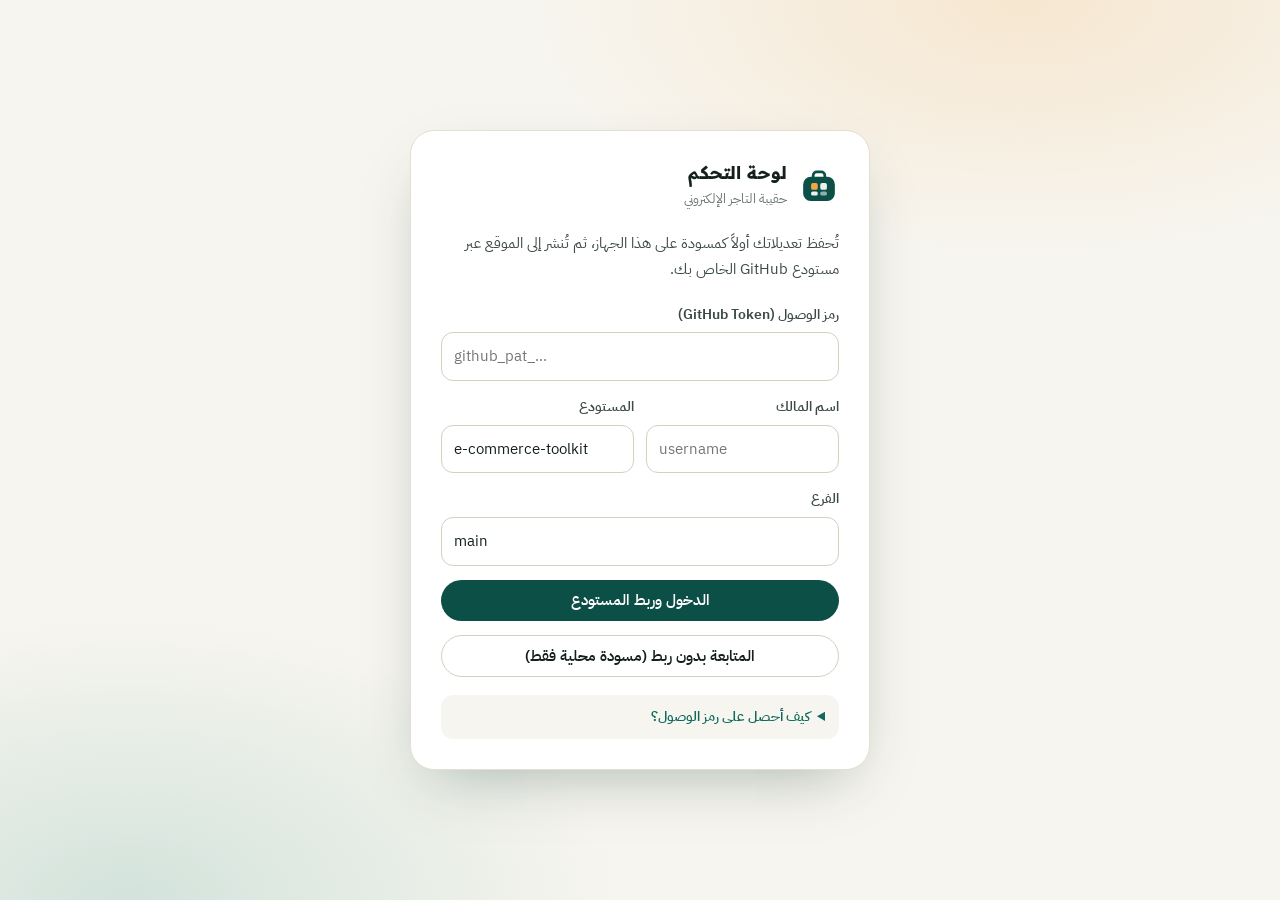
==== admin/index.html @ f0666193 "إطلاق الموقع الجديد لحقيبة التاجر الإلكتروني مع لوحة تحكم مدمجة - هوية بصرية جديدة، صفحة رئيسية، صفح" ====
<!doctype html>
<html lang="ar" dir="rtl">
<head>
  <meta charset="utf-8">
  <meta name="viewport" content="width=device-width, initial-scale=1">
  <meta name="robots" content="noindex, nofollow">
  <title>لوحة التحكم — حقيبة التاجر الإلكتروني</title>
  <link rel="icon" href="../favicon.svg" type="image/svg+xml">
  <link rel="preconnect" href="https://fonts.googleapis.com">
  <link rel="preconnect" href="https://fonts.gstatic.com" crossorigin>
  <link href="https://fonts.googleapis.com/css2?family=IBM+Plex+Sans+Arabic:wght@400;500;600;700&family=Readex+Pro:wght@500;600;700&display=swap" rel="stylesheet">
  <link rel="stylesheet" href="../assets/css/site.css">
  <link rel="stylesheet" href="../assets/css/admin.css">
</head>
<body class="admin">
  <!-- شاشة الدخول -->
  <section class="gate" id="gate" hidden>
    <div class="gate-card">
      <div class="gate-brand"><span class="brand-mark" data-logo></span><div><strong>لوحة التحكم</strong><small>حقيبة التاجر الإلكتروني</small></div></div>
      <p class="gate-lead">تُحفظ تعديلاتك أولاً كمسودة على هذا الجهاز، ثم تُنشر إلى الموقع عبر مستودع GitHub الخاص بك.</p>
      <form id="gate-form" class="form">
        <label class="field"><span>رمز الوصول (GitHub Token)</span>
          <input type="password" name="token" placeholder="github_pat_…" autocomplete="off" dir="ltr">
        </label>
        <div class="grid-2">
          <label class="field"><span>اسم المالك</span><input name="owner" placeholder="username" dir="ltr"></label>
          <label class="field"><span>المستودع</span><input name="repo" placeholder="e-commerce-toolkit" dir="ltr"></label>
        </div>
        <label class="field"><span>الفرع</span><input name="branch" value="main" dir="ltr"></label>
        <p class="gate-err" id="gate-err" hidden></p>
        <button class="btn btn-primary btn-block" type="submit">الدخول وربط المستودع</button>
        <button class="btn btn-ghost btn-block" type="button" id="gate-local">المتابعة بدون ربط (مسودة محلية فقط)</button>
      </form>
      <details class="help">
        <summary>كيف أحصل على رمز الوصول؟</summary>
        <ol>
          <li>من GitHub افتح: Settings ← Developer settings ← Personal access tokens ← Fine‑grained tokens.</li>
          <li>اضغط Generate new token، واختر المستودع الخاص بالموقع فقط.</li>
          <li>من Repository permissions امنح صلاحية <b>Contents: Read and write</b>.</li>
          <li>انسخ الرمز والصقه هنا. يُحفظ الرمز في متصفح هذا الجهاز فقط.</li>
        </ol>
      </details>
    </div>
  </section>

  <!-- التطبيق -->
  <div class="app" id="app" hidden>
    <aside class="sidebar" id="sidebar">
      <a class="side-brand" href="#/"><span class="brand-mark" data-logo></span><div><strong>لوحة التحكم</strong><small>حقيبة التاجر الإلكتروني</small></div></a>
      <nav class="side-nav" id="side-nav"></nav>
      <div class="side-foot">
        <a class="side-link" href="../" target="_blank" rel="noopener"><span data-icon="external"></span>عرض الموقع</a>
        <div class="conn" id="conn"></div>
      </div>
    </aside>
    <div class="main">
      <header class="bar">
        <button class="icon-btn only-sm" id="side-toggle" aria-label="القائمة"><span data-icon="menu"></span></button>
        <div class="bar-title" id="bar-title"></div>
        <div class="bar-actions">
          <span class="status" id="status"></span>
          <a class="btn btn-ghost btn-sm" href="../?preview=1" target="_blank" rel="noopener"><span data-icon="eye"></span><span class="hide-sm">معاينة</span></a>
          <button class="btn btn-accent btn-sm" id="publish-btn"><span data-icon="cloud"></span>نشر التغييرات</button>
        </div>
      </header>
      <div class="banner" id="banner" hidden></div>
      <main class="content" id="view"></main>
    </div>
  </div>

  <div class="modal" id="modal" hidden>
    <div class="modal-box" role="dialog" aria-modal="true">
      <header class="modal-head"><h3 id="modal-title"></h3><button class="icon-btn" data-close aria-label="إغلاق"><span data-icon="close"></span></button></header>
      <div class="modal-body" id="modal-body"></div>
      <footer class="modal-foot" id="modal-foot"></footer>
    </div>
  </div>

  <div class="toasts" id="toasts"></div>

  <script src="../assets/js/icons.js"></script>
  <script src="../assets/js/admin.js"></script>
</body>
</html>
---- assets/css/site.css ----
/* ==========================================================
   حقيبة التاجر الإلكتروني — الهوية البصرية
   ألوان: زمرّدي عميق + زعفراني دافئ على أرضية ورقية
   ========================================================== */
:root {
  --brand-900: #062E2A;
  --brand-800: #0A3F39;
  --brand-700: #0B4F47;
  --brand-600: #0F6A5E;
  --brand-500: #138574;
  --brand-100: #DCEFEA;
  --brand-50:  #EEF7F4;
  --accent:    #F2A541;
  --accent-600:#D98A1F;
  --accent-100:#FDF0DC;

  --bg:      #F7F5EF;
  --bg-2:    #EFECE3;
  --surface: #FFFFFF;
  --ink:     #13201E;
  --ink-2:   #3D4B48;
  --muted:   #6B7774;
  --line:    #E4DFD3;
  --line-2:  #D6D0C2;
  --tile:    #FFFFFF;

  --radius-sm: 10px;
  --radius:    16px;
  --radius-lg: 24px;
  --shadow-sm: 0 1px 2px rgba(19, 32, 30, .06);
  --shadow:    0 1px 2px rgba(19, 32, 30, .05), 0 8px 24px -12px rgba(19, 32, 30, .18);
  --shadow-lg: 0 24px 60px -24px rgba(6, 46, 42, .35);

  --font: "IBM Plex Sans Arabic", system-ui, -apple-system, "Segoe UI", Tahoma, sans-serif;
  --font-display: "Readex Pro", "IBM Plex Sans Arabic", system-ui, sans-serif;
  --wrap: 1200px;
  --logo-accent: var(--accent);
  --logo-ink: #fff;
  color-scheme: light;
}

@media (prefers-color-scheme: dark) {
  :root:not([data-theme="light"]) {
    --bg: #0C1413; --bg-2: #111C1A; --surface: #15211F; --ink: #EAF1EF; --ink-2: #C3CFCC; --muted: #8E9C99;
    --line: #22312E; --line-2: #2E403C; --brand-50: #10221F; --brand-100: #16302B; --accent-100: #2B2213;
    --tile: #FFFFFF;
    --shadow: 0 1px 2px rgba(0,0,0,.3), 0 8px 24px -12px rgba(0,0,0,.6);
    color-scheme: dark;
  }
}
:root[data-theme="dark"] {
  --bg: #0C1413; --bg-2: #111C1A; --surface: #15211F; --ink: #EAF1EF; --ink-2: #C3CFCC; --muted: #8E9C99;
  --line: #22312E; --line-2: #2E403C; --brand-50: #10221F; --brand-100: #16302B; --accent-100: #2B2213;
  color-scheme: dark;
}

*, *::before, *::after { box-sizing: border-box; }
html { scroll-behavior: smooth; scroll-padding-top: 90px; -webkit-text-size-adjust: 100%; }
body {
  margin: 0; background: var(--bg); color: var(--ink);
  font-family: var(--font); font-size: 16px; line-height: 1.75;
  -webkit-font-smoothing: antialiased; text-rendering: optimizeLegibility;
}
img { max-width: 100%; display: block; }
a { color: inherit; text-decoration: none; }
button { font: inherit; color: inherit; cursor: pointer; }
h1, h2, h3, h4 { font-family: var(--font-display); line-height: 1.35; margin: 0; font-weight: 600; letter-spacing: -.005em; }
p { margin: 0; }
kbd { font-family: var(--font); }
.wrap { width: 100%; max-width: var(--wrap); margin-inline: auto; padding-inline: 20px; }
.ic { width: 1.25em; height: 1.25em; flex: none; }
[hidden] { display: none !important; }
.skip { position: absolute; inset-inline-start: 12px; top: -60px; background: var(--brand-700); color: #fff; padding: 8px 14px; border-radius: 8px; z-index: 100; }
.skip:focus { top: 12px; }
:focus-visible { outline: 2.5px solid var(--accent); outline-offset: 2px; border-radius: 6px; }
main { outline: none; min-height: 60vh; }

/* ---------- أزرار ---------- */
.btn {
  display: inline-flex; align-items: center; justify-content: center; gap: .5em;
  border: 1px solid transparent; border-radius: 999px; padding: .7em 1.35em;
  font-weight: 600; font-size: .95rem; line-height: 1.2; white-space: nowrap;
  transition: transform .15s ease, background-color .15s ease, border-color .15s, box-shadow .15s;
}
.btn:active { transform: translateY(1px); }
.btn-sm { padding: .5em 1em; font-size: .88rem; }
.btn-primary { background: var(--brand-700); color: #fff; }
.btn-primary:hover { background: var(--brand-600); }
.btn-accent { background: var(--accent); color: #2A1A04; }
.btn-accent:hover { background: #F6B45C; }
.btn-ghost { background: var(--surface); border-color: var(--line-2); color: var(--ink); }
.btn-ghost:hover { border-color: var(--brand-600); color: var(--brand-600); }
.btn-light { background: rgba(255,255,255,.12); color: #fff; border-color: rgba(255,255,255,.28); }
.btn-light:hover { background: rgba(255,255,255,.2); }
.icon-btn { display: inline-flex; align-items: center; justify-content: center; gap: 8px; border: 1px solid var(--line); background: var(--surface); border-radius: 999px; height: 42px; min-width: 42px; padding: 0 10px; }
.icon-btn:hover { border-color: var(--line-2); }

/* ---------- الشريط العلوي ---------- */
.preview-bar { position: sticky; top: 0; z-index: 60; background: var(--accent); color: #2A1A04; text-align: center; font-size: .9rem; font-weight: 600; padding: 8px 16px; }
.preview-bar a { text-decoration: underline; }
.topbar { position: sticky; top: 0; z-index: 50; background: color-mix(in srgb, var(--bg) 86%, transparent); backdrop-filter: saturate(1.4) blur(14px); -webkit-backdrop-filter: saturate(1.4) blur(14px); border-bottom: 1px solid transparent; transition: border-color .2s; }
.topbar.scrolled { border-bottom-color: var(--line); }
.topbar-in { display: flex; align-items: center; gap: 24px; height: 72px; }
.brand { display: flex; align-items: center; gap: 10px; flex: none; }
.brand-mark { color: var(--brand-700); display: inline-flex; }
.logo-mark { width: 40px; height: 40px; }
.brand-text { display: flex; flex-direction: column; line-height: 1.2; }
.brand-text strong { font-family: var(--font-display); font-size: 1.06rem; font-weight: 700; }
.brand-text small { font-size: .7rem; color: var(--muted); letter-spacing: .06em; direction: ltr; text-align: right; }
.nav { display: flex; align-items: center; gap: 4px; margin-inline-start: 8px; }
.nav a, .nav-btn { display: inline-flex; align-items: center; gap: 4px; padding: 8px 14px; border-radius: 999px; font-weight: 500; color: var(--ink-2); background: none; border: 0; font-size: .95rem; }
.nav a:hover, .nav-btn:hover, .nav a.active, .nav-btn[aria-expanded="true"] { background: var(--surface); color: var(--ink); box-shadow: var(--shadow-sm); }
.nav-btn .ic { width: 16px; height: 16px; transition: transform .2s; }
.nav-btn[aria-expanded="true"] .ic { transform: rotate(180deg); }
.topbar-actions { margin-inline-start: auto; display: flex; align-items: center; gap: 10px; }
.search-trigger { padding: 0 8px 0 14px; color: var(--muted); min-width: 240px; justify-content: flex-start; }
.search-trigger .search-hint { font-size: .9rem; }
.search-trigger kbd { margin-inline-start: auto; border: 1px solid var(--line); border-radius: 6px; padding: 0 7px; font-size: .78rem; background: var(--bg); }
.menu-btn { display: none; }

.mega { border-top: 1px solid var(--line); background: var(--surface); box-shadow: var(--shadow-lg); }
.mega-grid { display: grid; grid-template-columns: repeat(4, 1fr); gap: 4px; padding-block: 18px 22px; }
.mega-link { display: flex; gap: 12px; align-items: flex-start; padding: 12px; border-radius: 12px; }
.mega-link:hover { background: var(--brand-50); }
.mega-link .cat-ic { width: 36px; height: 36px; border-radius: 10px; }
.mega-link .cat-ic .ic { width: 19px; height: 19px; }
.mega-link strong { display: block; font-size: .93rem; font-weight: 600; line-height: 1.4; }
.mega-link small { color: var(--muted); font-size: .8rem; }

.drawer { position: fixed; inset: 0; z-index: 70; background: rgba(6, 20, 18, .45); }
.drawer-panel { position: absolute; inset-block: 0; inset-inline-end: 0; width: min(360px, 88vw); background: var(--surface); display: flex; flex-direction: column; animation: slideIn .22s ease; }
@keyframes slideIn { from { transform: translateX(-100%); } to { transform: none; } }
.drawer-head { display: flex; align-items: center; justify-content: space-between; padding: 16px 18px; border-bottom: 1px solid var(--line); }
.drawer-nav { overflow-y: auto; padding: 10px; display: grid; gap: 2px; }
.drawer-nav a { display: flex; align-items: center; gap: 12px; padding: 10px 12px; border-radius: 12px; font-weight: 500; }
.drawer-nav a:hover, .drawer-nav a.active { background: var(--brand-50); }
.drawer-nav .cat-ic { width: 34px; height: 34px; border-radius: 10px; }
.drawer-nav .sep { height: 1px; background: var(--line); margin: 8px 4px; }

/* ---------- أيقونة القسم ---------- */
.cat-ic { display: inline-grid; place-items: center; flex: none; width: 48px; height: 48px; border-radius: 14px; background: var(--brand-50); color: var(--brand-600); border: 1px solid var(--brand-100); }
.cat-ic .ic { width: 24px; height: 24px; }

/* ---------- الواجهة الرئيسية ---------- */
.hero { position: relative; overflow: hidden; padding-block: 56px 64px; }
.hero::before { content: ""; position: absolute; inset: 0; background:
  radial-gradient(600px 300px at 85% 0%, color-mix(in srgb, var(--accent) 16%, transparent), transparent 70%),
  radial-gradient(700px 400px at 10% 20%, color-mix(in srgb, var(--brand-500) 12%, transparent), transparent 70%);
  pointer-events: none; }
.hero-grid { position: relative; display: grid; grid-template-columns: 1.1fr .9fr; gap: 48px; align-items: center; }
.eyebrow { display: inline-flex; align-items: center; gap: 8px; padding: 6px 14px 6px 6px; border-radius: 999px; background: var(--surface); border: 1px solid var(--line); font-size: .85rem; font-weight: 500; color: var(--ink-2); box-shadow: var(--shadow-sm); }
.eyebrow b { background: var(--brand-700); color: #fff; border-radius: 999px; padding: 2px 10px; font-weight: 600; font-size: .78rem; }
.hero h1 { font-size: clamp(2rem, 4.6vw, 3.4rem); font-weight: 700; margin-top: 18px; line-height: 1.25; }
.hero h1 em { font-style: normal; color: var(--brand-600); position: relative; white-space: nowrap; }
.hero h1 em::after { content: ""; position: absolute; inset-inline: 0; bottom: .08em; height: .22em; background: var(--accent); opacity: .45; border-radius: 4px; z-index: -1; }
.hero-intro { margin-top: 18px; color: var(--ink-2); font-size: 1.08rem; max-width: 56ch; }
.hero-intro p + p { margin-top: 6px; }
.hero-search { margin-top: 28px; display: flex; align-items: center; gap: 10px; background: var(--surface); border: 1px solid var(--line-2); border-radius: 18px; padding: 8px 8px 8px 8px; box-shadow: var(--shadow); max-width: 560px; cursor: text; }
.hero-search .ic { color: var(--muted); margin-inline-start: 10px; width: 22px; height: 22px; }
.hero-search span.ph { flex: 1; color: var(--muted); font-size: 1rem; }
.hero-chips { display: flex; flex-wrap: wrap; gap: 8px; margin-top: 16px; }
.chip { display: inline-flex; align-items: center; gap: 6px; padding: 6px 12px; border-radius: 999px; border: 1px solid var(--line); background: var(--surface); font-size: .85rem; color: var(--ink-2); }
.chip:hover { border-color: var(--brand-600); color: var(--brand-600); }
.chip .ic { width: 15px; height: 15px; }
.stats { display: flex; flex-wrap: wrap; gap: 28px; margin-top: 34px; }
.stat strong { display: block; font-family: var(--font-display); font-size: 1.8rem; font-weight: 700; color: var(--brand-700); line-height: 1.1; }
.stat span { font-size: .86rem; color: var(--muted); }

.logo-wall { position: relative; height: 500px; display: grid; grid-template-columns: repeat(3, 1fr); gap: 14px; -webkit-mask-image: linear-gradient(to bottom, transparent, #000 14%, #000 86%, transparent); mask-image: linear-gradient(to bottom, transparent, #000 14%, #000 86%, transparent); }
.lw-col { overflow: hidden; }
.lw-track { display: grid; gap: 14px; animation: lwUp 48s linear infinite; }
.lw-col:nth-child(2) .lw-track { animation-duration: 58s; animation-direction: reverse; }
.lw-col:nth-child(3) .lw-track { animation-duration: 52s; }
.logo-wall:hover .lw-track { animation-play-state: paused; }
@keyframes lwUp { from { transform: translateY(0); } to { transform: translateY(-50%); } }
.lw-tile { display: grid; place-items: center; height: 124px; background: var(--tile); border-radius: 18px; border: 1px solid var(--line); box-shadow: var(--shadow-sm); padding: 18px; transition: transform .2s, box-shadow .2s; }
.lw-tile:hover { transform: translateY(-2px); box-shadow: var(--shadow); }
.lw-tile img { max-height: 84px; width: auto; max-width: 100%; object-fit: contain; }
@media (prefers-reduced-motion: reduce) { .lw-track { animation: none; } }

.section { padding-block: 56px; }
.section-head { display: flex; align-items: flex-end; justify-content: space-between; gap: 20px; margin-bottom: 26px; }
.section-head h2 { font-size: clamp(1.5rem, 2.6vw, 2rem); font-weight: 700; }
.section-head p { color: var(--muted); margin-top: 6px; }
.kicker { display: inline-block; font-size: .8rem; font-weight: 600; color: var(--accent-600); letter-spacing: .02em; margin-bottom: 6px; }

.cat-grid { display: grid; grid-template-columns: repeat(auto-fill, minmax(270px, 1fr)); gap: 16px; }
.cat-card { position: relative; display: flex; flex-direction: column; gap: 14px; padding: 22px; border-radius: var(--radius-lg); background: var(--surface); border: 1px solid var(--line); box-shadow: var(--shadow-sm); transition: transform .2s ease, box-shadow .2s ease, border-color .2s; }
.cat-card:hover { transform: translateY(-3px); box-shadow: var(--shadow); border-color: var(--brand-100); }
.cat-card:hover .cat-ic { background: var(--brand-700); color: #fff; border-color: var(--brand-700); }
.cat-card .cat-ic { transition: background-color .2s, color .2s; }
.cat-card h3 { font-size: 1.12rem; font-weight: 600; }
.cat-card p { color: var(--muted); font-size: .92rem; line-height: 1.7; flex: 1; }
.cat-foot { display: flex; align-items: center; justify-content: space-between; padding-top: 12px; border-top: 1px dashed var(--line); font-size: .85rem; color: var(--ink-2); }
.cat-foot .go { display: inline-grid; place-items: center; width: 32px; height: 32px; border-radius: 50%; background: var(--bg); transition: background-color .2s, color .2s; }
.cat-card:hover .go { background: var(--accent); color: #2A1A04; }
.cat-foot .go .ic { width: 16px; height: 16px; }
.cat-faces { display: flex; }
.cat-faces img { width: 28px; height: 28px; border-radius: 50%; object-fit: contain; background: var(--tile); border: 2px solid var(--surface); margin-inline-start: -8px; padding: 2px; box-shadow: 0 0 0 1px var(--line); }
.cat-faces img:first-child { margin-inline-start: 0; }
.soon { display: inline-flex; padding: 2px 10px; border-radius: 999px; background: var(--accent-100); color: var(--accent-600); font-size: .78rem; font-weight: 600; }

.band { position: relative; overflow: hidden; border-radius: 28px; background: var(--brand-800); color: #fff; padding: 44px; display: grid; grid-template-columns: 1fr auto; gap: 24px; align-items: center; }
.band::before { content: ""; position: absolute; inset: 0; background-image: linear-gradient(rgba(255,255,255,.06) 1px, transparent 1px), linear-gradient(90deg, rgba(255,255,255,.06) 1px, transparent 1px); background-size: 28px 28px; -webkit-mask-image: radial-gradient(circle at 15% 50%, #000, transparent 70%); mask-image: radial-gradient(circle at 15% 50%, #000, transparent 70%); }
.band::after { content: ""; position: absolute; width: 340px; height: 340px; border-radius: 50%; background: var(--accent); opacity: .16; filter: blur(10px); inset-inline-end: -120px; top: -140px; }
.band > * { position: relative; z-index: 1; }
.band h2 { font-size: clamp(1.35rem, 2.6vw, 1.9rem); font-weight: 700; }
.band p { color: rgba(255,255,255,.78); margin-top: 8px; }
.band-actions { display: flex; flex-wrap: wrap; gap: 10px; }

.author { display: grid; grid-template-columns: auto 1fr auto; gap: 24px; align-items: center; background: var(--surface); border: 1px solid var(--line); border-radius: 28px; padding: 28px; }
.monogram { width: 84px; height: 84px; border-radius: 26px; display: grid; place-items: center; background: linear-gradient(140deg, var(--brand-600), var(--brand-800)); color: #fff; font-family: var(--font-display); font-weight: 700; font-size: 2rem; position: relative; }
.monogram::after { content: ""; position: absolute; width: 18px; height: 18px; border-radius: 6px; background: var(--accent); inset-block-end: -4px; inset-inline-start: -4px; border: 3px solid var(--surface); }
.author small { color: var(--accent-600); font-weight: 600; font-size: .85rem; }
.author h3 { font-size: 1.35rem; font-weight: 700; }
.author p { color: var(--ink-2); margin-top: 4px; max-width: 70ch; }
.socials { display: flex; gap: 8px; flex-wrap: wrap; }
.socials a { display: inline-grid; place-items: center; width: 42px; height: 42px; border-radius: 12px; border: 1px solid var(--line); background: var(--bg); color: var(--ink-2); transition: all .15s; }
.socials a:hover { background: var(--brand-700); color: #fff; border-color: var(--brand-700); }

/* ---------- صفحة القسم ---------- */
.page-hero { padding-block: 36px 28px; border-bottom: 1px solid var(--line); background: linear-gradient(180deg, var(--bg-2), var(--bg)); }
.crumbs { display: flex; align-items: center; gap: 6px; font-size: .86rem; color: var(--muted); margin-bottom: 18px; flex-wrap: wrap; }
.crumbs a:hover { color: var(--brand-600); }
.crumbs .ic { width: 14px; height: 14px; }
.page-title { display: flex; gap: 18px; align-items: center; }
.page-title .cat-ic { width: 64px; height: 64px; border-radius: 18px; background: var(--brand-700); color: #fff; border-color: var(--brand-700); }
.page-title .cat-ic .ic { width: 30px; height: 30px; }
.page-title h1 { font-size: clamp(1.6rem, 3.4vw, 2.4rem); font-weight: 700; }
.page-title p { color: var(--muted); margin-top: 4px; }
.page-meta { display: flex; flex-wrap: wrap; gap: 8px; margin-top: 22px; }
.page-meta .chip.count { background: var(--brand-700); color: #fff; border-color: var(--brand-700); }
.page-intro { margin-top: 16px; color: var(--ink-2); max-width: 75ch; }

.layout { display: grid; grid-template-columns: 260px 1fr; gap: 36px; padding-block: 36px 24px; align-items: start; }
.side { position: sticky; top: 92px; max-height: calc(100vh - 110px); overflow-y: auto; padding-inline-end: 4px; }
.side h4 { font-size: .8rem; color: var(--muted); font-weight: 600; margin: 0 10px 8px; font-family: var(--font); }
.side a { display: flex; align-items: center; gap: 10px; padding: 8px 10px; border-radius: 10px; font-size: .9rem; color: var(--ink-2); }
.side a .ic { width: 18px; height: 18px; color: var(--muted); }
.side a:hover { background: var(--surface); }
.side a.active { background: var(--surface); color: var(--brand-700); font-weight: 600; box-shadow: var(--shadow-sm); }
.side a.active .ic { color: var(--brand-600); }
.side a .n { margin-inline-start: auto; font-size: .75rem; color: var(--muted); }

.group + .group { margin-top: 44px; }
.group-head { display: flex; align-items: baseline; gap: 12px; margin-bottom: 16px; flex-wrap: wrap; }
.group-head h2 { font-size: 1.3rem; font-weight: 700; display: flex; align-items: center; gap: 10px; }
.group-head h2::before { content: ""; width: 8px; height: 22px; border-radius: 3px; background: var(--accent); }
.group-head .sub { color: var(--muted); font-size: .9rem; }
.group-note { background: var(--brand-50); border: 1px solid var(--brand-100); border-radius: var(--radius); padding: 14px 18px; color: var(--ink-2); margin-bottom: 16px; font-size: .95rem; }

.tool-grid { display: grid; grid-template-columns: repeat(auto-fill, minmax(290px, 1fr)); gap: 18px; }
.tool { display: flex; flex-direction: column; background: var(--surface); border: 1px solid var(--line); border-radius: var(--radius-lg); overflow: hidden; box-shadow: var(--shadow-sm); transition: box-shadow .2s, border-color .2s, transform .2s; scroll-margin-top: 100px; }
.tool:hover { box-shadow: var(--shadow); border-color: var(--line-2); }
.tool.flash { animation: flash 1.8s ease; }
@keyframes flash { 0%, 40% { box-shadow: 0 0 0 4px var(--accent); } 100% { box-shadow: var(--shadow-sm); } }
.tool-logo { display: grid; place-items: center; height: 132px; background: var(--tile); border-bottom: 1px solid var(--line); padding: 22px 30px; }
.tool-logo img { max-height: 88px; width: auto; max-width: 100%; object-fit: contain; }
.tool-logo.noimg { background: var(--brand-50); color: var(--brand-600); font-family: var(--font-display); font-weight: 700; font-size: 1.6rem; }
.tool-body { padding: 18px 20px 20px; display: flex; flex-direction: column; gap: 10px; flex: 1; }
.tool-body h3 { font-size: 1.12rem; font-weight: 600; }
.tool .sub { display: inline-flex; align-self: flex-start; font-size: .8rem; font-weight: 600; color: var(--brand-600); background: var(--brand-50); border-radius: 999px; padding: 2px 10px; }
.tool-desc { color: var(--ink-2); font-size: .93rem; line-height: 1.8; }
.tool-desc p + p { margin-top: 6px; }
.tool-desc.clamp { display: -webkit-box; -webkit-line-clamp: 4; -webkit-box-orient: vertical; overflow: hidden; }
.more { align-self: flex-start; background: none; border: 0; padding: 0; color: var(--brand-600); font-weight: 600; font-size: .85rem; }
.tool-links { display: flex; flex-wrap: wrap; gap: 8px; margin-top: auto; padding-top: 6px; }
.tool-links .btn .ic { width: 16px; height: 16px; }

.rows { display: grid; gap: 12px; }
.row { display: grid; grid-template-columns: 1fr auto; gap: 18px; align-items: center; background: var(--surface); border: 1px solid var(--line); border-radius: var(--radius); padding: 18px 20px; transition: border-color .2s, box-shadow .2s; scroll-margin-top: 100px; }
.row:hover { border-color: var(--line-2); box-shadow: var(--shadow-sm); }
.row.flash { animation: flash 1.8s ease; }
.row-tag { display: inline-flex; font-size: .75rem; font-weight: 600; padding: 2px 10px; border-radius: 999px; background: var(--accent-100); color: var(--accent-600); margin-bottom: 6px; }
.row-tag.press { background: var(--brand-50); color: var(--brand-600); }
.row h3 { font-size: 1.02rem; font-weight: 600; line-height: 1.6; }
.row .desc { color: var(--ink-2); font-size: .92rem; margin-top: 2px; }
.row .src { color: var(--muted); font-size: .85rem; margin-top: 6px; display: flex; align-items: center; gap: 6px; }
.row .src .ic { width: 15px; height: 15px; }
.row-links { display: flex; flex-wrap: wrap; gap: 8px; justify-content: flex-end; max-width: 380px; }

.gallery { columns: 3 240px; column-gap: 14px; }
.gallery button { display: block; width: 100%; margin-bottom: 14px; padding: 0; border: 1px solid var(--line); border-radius: var(--radius); overflow: hidden; background: var(--surface); break-inside: avoid; transition: transform .2s, box-shadow .2s; }
.gallery button:hover { transform: translateY(-2px); box-shadow: var(--shadow); }
.gallery img { width: 100%; height: auto; }

.empty { text-align: center; padding: 56px 24px; background: var(--surface); border: 1px dashed var(--line-2); border-radius: var(--radius-lg); }
.empty .cat-ic { margin-inline: auto; width: 64px; height: 64px; border-radius: 20px; }
.empty h3 { margin-top: 16px; font-size: 1.2rem; }
.empty p { color: var(--muted); margin: 6px auto 18px; max-width: 46ch; }

.suggest { margin-top: 48px; display: flex; align-items: center; justify-content: space-between; gap: 16px; flex-wrap: wrap; padding: 22px 24px; border-radius: var(--radius-lg); background: var(--accent-100); border: 1px solid color-mix(in srgb, var(--accent) 35%, transparent); }
.suggest strong { font-family: var(--font-display); font-weight: 600; font-size: 1.05rem; }
.pager { display: grid; grid-template-columns: 1fr 1fr; gap: 14px; margin-top: 18px; }
.pager a { display: flex; flex-direction: column; gap: 2px; padding: 16px 18px; border: 1px solid var(--line); border-radius: var(--radius); background: var(--surface); }
.pager a:hover { border-color: var(--brand-600); }
.pager small { color: var(--muted); font-size: .8rem; display: flex; align-items: center; gap: 4px; }
.pager small .ic { width: 14px; height: 14px; }
.pager strong { font-weight: 600; }
.pager .next { text-align: left; }
.pager .next small { justify-content: flex-end; }

/* ---------- عن الحقيبة ---------- */
.prose { max-width: 760px; }
.prose p { color: var(--ink-2); font-size: 1.05rem; }
.prose p + p { margin-top: 12px; }
.values { display: grid; grid-template-columns: repeat(3, 1fr); gap: 14px; margin-top: 28px; }
.value { background: var(--surface); border: 1px solid var(--line); border-radius: var(--radius); padding: 18px; }
.value .cat-ic { width: 40px; height: 40px; border-radius: 12px; margin-bottom: 10px; }
.value strong { display: block; font-weight: 600; }
.value span { color: var(--muted); font-size: .9rem; }

/* ---------- البحث ---------- */
.palette { position: fixed; inset: 0; z-index: 90; background: rgba(6, 20, 18, .5); display: flex; justify-content: center; align-items: flex-start; padding: 10vh 16px 16px; }
.palette-box { width: 100%; max-width: 640px; background: var(--surface); border-radius: 20px; box-shadow: var(--shadow-lg); overflow: hidden; display: flex; flex-direction: column; max-height: 76vh; animation: pop .18s ease; }
@keyframes pop { from { transform: scale(.97); opacity: 0; } to { transform: none; opacity: 1; } }
.palette-input { display: flex; align-items: center; gap: 10px; padding: 14px 16px; border-bottom: 1px solid var(--line); }
.palette-input .ic { color: var(--muted); width: 22px; height: 22px; }
.palette-input input { flex: 1; border: 0; outline: 0; background: none; font: inherit; font-size: 1.05rem; color: var(--ink); min-width: 0; }
.palette-input input::-webkit-search-cancel-button { display: none; }
.esc { border: 1px solid var(--line); background: var(--bg); border-radius: 8px; font-size: .8rem; padding: 4px 10px; color: var(--muted); }
.palette-results { overflow-y: auto; padding: 8px; }
.pr-group { font-size: .78rem; color: var(--muted); font-weight: 600; padding: 10px 10px 4px; }
.pr { display: flex; align-items: center; gap: 12px; padding: 10px; border-radius: 12px; }
.pr.on, .pr:hover { background: var(--brand-50); }
.pr-logo { width: 44px; height: 44px; border-radius: 10px; background: var(--tile); border: 1px solid var(--line); display: grid; place-items: center; padding: 5px; flex: none; color: var(--brand-600); }
.pr-logo img { max-width: 100%; max-height: 100%; object-fit: contain; }
.pr-logo .ic { width: 20px; height: 20px; }
.pr strong { display: block; font-weight: 600; font-size: .95rem; }
.pr small { color: var(--muted); font-size: .8rem; display: -webkit-box; -webkit-line-clamp: 1; -webkit-box-orient: vertical; overflow: hidden; }
.pr-empty { padding: 28px; text-align: center; color: var(--muted); }
mark { background: var(--accent-100); color: inherit; border-radius: 3px; padding: 0 1px; }

.lightbox { position: fixed; inset: 0; z-index: 95; background: rgba(4, 12, 11, .92); display: grid; place-items: center; padding: 56px 72px; }
.lightbox img { max-width: 100%; max-height: 86vh; border-radius: 12px; }
.lightbox .icon-btn { position: absolute; background: rgba(255,255,255,.1); border-color: rgba(255,255,255,.2); color: #fff; }
.lb-close { top: 16px; inset-inline-end: 16px; }
.lb-prev { inset-inline-start: 16px; top: 50%; }
.lb-next { inset-inline-end: 16px; top: 50%; }

/* ---------- التذييل ---------- */
.footer { margin-top: 64px; background: var(--brand-900); color: rgba(255,255,255,.75); padding-block: 48px 28px; }
.footer .brand-mark { color: #fff; }
.footer .brand-text small { color: rgba(255,255,255,.5); }
.footer .brand-text strong { color: #fff; }
.foot-grid { display: grid; grid-template-columns: 1.3fr 2fr; gap: 40px; }
.foot-about p { margin-top: 14px; font-size: .92rem; max-width: 42ch; }
.foot-links { columns: 3 160px; column-gap: 24px; }
.foot-links a { display: block; padding: 4px 0; font-size: .9rem; break-inside: avoid; }
.foot-links a:hover { color: var(--accent); }
.foot-bottom { margin-top: 36px; padding-top: 20px; border-top: 1px solid rgba(255,255,255,.1); display: flex; justify-content: space-between; gap: 16px; flex-wrap: wrap; font-size: .85rem; }
.foot-bottom a:hover { color: #fff; }
.footer .socials a { background: rgba(255,255,255,.06); border-color: rgba(255,255,255,.12); color: #fff; }
.footer .socials a:hover { background: var(--accent); border-color: var(--accent); color: #2A1A04; }

.loading { display: grid; place-items: center; min-height: 60vh; color: var(--muted); }
.spinner { width: 34px; height: 34px; border-radius: 50%; border: 3px solid var(--line); border-top-color: var(--brand-600); animation: spin .8s linear infinite; }
@keyframes spin { to { transform: rotate(360deg); } }

.reveal { animation: rise .45s ease both; }
@keyframes rise { from { opacity: 0; transform: translateY(8px); } to { opacity: 1; transform: none; } }
@media (prefers-reduced-motion: reduce) { .reveal, .tool.flash, .row.flash { animation: none; } html { scroll-behavior: auto; } }

/* ---------- الاستجابة ---------- */
@media (max-width: 1080px) {
  .search-trigger { min-width: 0; }
  .search-trigger .search-hint, .search-trigger kbd { display: none; }
  .mega-grid { grid-template-columns: repeat(3, 1fr); }
}
@media (max-width: 920px) {
  .nav { display: none; }
  .menu-btn { display: inline-flex; }
  .hero-grid { grid-template-columns: 1fr; }
  .logo-wall { height: 300px; grid-template-columns: repeat(3, 1fr); }
  .layout { grid-template-columns: 1fr; }
  .side { display: none; }
  .foot-grid { grid-template-columns: 1fr; }
  .band { grid-template-columns: 1fr; padding: 32px 26px; }
  .author { grid-template-columns: auto 1fr; }
  .author .socials { grid-column: 1 / -1; }
  .values { grid-template-columns: 1fr; }
}
@media (max-width: 640px) {
  .wrap { padding-inline: 16px; }
  .topbar-in { height: 64px; gap: 12px; }
  .logo-mark { width: 34px; height: 34px; }
  .brand-text strong { font-size: .98rem; }
  .hide-sm { display: none; }
  .hero { padding-block: 32px 40px; }
  .stats { gap: 20px; }
  .stat strong { font-size: 1.5rem; }
  .logo-wall { height: 230px; gap: 10px; }
  .lw-track { gap: 10px; }
  .lw-tile { padding: 12px; border-radius: 14px; height: 88px; }
  .lw-tile img { max-height: 58px; }
  .section { padding-block: 40px; }
  .section-head { flex-direction: column; align-items: flex-start; }
  .cat-grid, .tool-grid { grid-template-columns: 1fr; }
  .row { grid-template-columns: 1fr; }
  .row-links { justify-content: flex-start; }
  .page-title .cat-ic { width: 52px; height: 52px; }
  .author { grid-template-columns: 1fr; text-align: start; padding: 22px; }
  .pager { grid-template-columns: 1fr; }
  .lightbox { padding: 56px 12px; }
  .lb-prev, .lb-next { top: auto; bottom: 16px; }
}
---- assets/css/admin.css ----
/* لوحة التحكم — تعتمد على متغيرات الهوية في site.css */
body.admin { background: var(--bg); min-height: 100vh; }
.btn-block { width: 100%; }
.btn-danger { background: #B4352B; color: #fff; }
.btn-danger:hover { background: #C8463B; }
.btn .ic { width: 17px; height: 17px; }
.only-sm { display: none; }

/* شاشة الدخول */
.gate { min-height: 100vh; display: grid; place-items: center; padding: 24px 16px; background:
  radial-gradient(700px 360px at 80% 0%, color-mix(in srgb, var(--accent) 18%, transparent), transparent 70%),
  radial-gradient(700px 400px at 10% 100%, color-mix(in srgb, var(--brand-500) 16%, transparent), transparent 70%), var(--bg); }
.gate-card { width: 100%; max-width: 460px; background: var(--surface); border: 1px solid var(--line); border-radius: 24px; padding: 30px; box-shadow: var(--shadow-lg); }
.gate-brand, .side-brand { display: flex; align-items: center; gap: 12px; }
.gate-brand .brand-mark, .side-brand .brand-mark { color: var(--brand-700); }
.gate-brand strong, .side-brand strong { display: block; font-family: var(--font-display); font-weight: 700; font-size: 1.1rem; line-height: 1.3; }
.gate-brand small, .side-brand small { color: var(--muted); font-size: .8rem; }
.gate-lead { color: var(--ink-2); margin: 18px 0 20px; font-size: .95rem; }
.gate-err { color: #B4352B; font-size: .9rem; background: #FBEAE8; border-radius: 10px; padding: 8px 12px; }
.help { margin-top: 18px; font-size: .88rem; color: var(--ink-2); background: var(--bg); border-radius: 12px; padding: 10px 14px; }
.help summary { cursor: pointer; font-weight: 600; color: var(--brand-600); }
.help ol { margin: 10px 0 0; padding-inline-start: 18px; display: grid; gap: 4px; }

/* النماذج */
.form { display: grid; gap: 14px; }
.field { display: grid; gap: 6px; }
.field > span { font-size: .85rem; font-weight: 600; color: var(--ink-2); }
.field > span small { font-weight: 400; color: var(--muted); }
.field input, .field textarea, .field select, .inp {
  width: 100%; font: inherit; font-size: .95rem; color: var(--ink); background: var(--surface);
  border: 1px solid var(--line-2); border-radius: 12px; padding: 10px 12px; transition: border-color .15s, box-shadow .15s;
}
.field textarea { min-height: 110px; resize: vertical; line-height: 1.7; }
.field input:focus, .field textarea:focus, .field select:focus, .inp:focus { outline: none; border-color: var(--brand-600); box-shadow: 0 0 0 3px color-mix(in srgb, var(--brand-500) 20%, transparent); }
.field .hint { font-size: .8rem; color: var(--muted); }
.grid-2 { display: grid; grid-template-columns: 1fr 1fr; gap: 12px; }
.grid-3 { display: grid; grid-template-columns: repeat(3, 1fr); gap: 12px; }
.switch { display: inline-flex; align-items: center; gap: 10px; cursor: pointer; font-size: .92rem; font-weight: 500; }
.switch input { appearance: none; width: 40px; height: 23px; border-radius: 999px; background: var(--line-2); position: relative; cursor: pointer; transition: background .15s; flex: none; margin: 0; }
.switch input::after { content: ""; position: absolute; top: 3px; inset-inline-start: 3px; width: 17px; height: 17px; border-radius: 50%; background: #fff; transition: inset-inline-start .15s; box-shadow: 0 1px 2px rgba(0,0,0,.2); }
.switch input:checked { background: var(--brand-600); }
.switch input:checked::after { inset-inline-start: 20px; }

/* الهيكل */
.app { display: grid; grid-template-columns: 270px 1fr; min-height: 100vh; }
.sidebar { position: sticky; top: 0; height: 100vh; display: flex; flex-direction: column; gap: 18px; padding: 20px 14px; background: var(--surface); border-inline-end: 1px solid var(--line); }
.side-brand { padding: 0 8px 14px; border-bottom: 1px solid var(--line); }
.side-nav { display: grid; gap: 2px; overflow-y: auto; }
.side-nav a, .side-link { display: flex; align-items: center; gap: 10px; padding: 10px 12px; border-radius: 12px; font-weight: 500; color: var(--ink-2); font-size: .95rem; }
.side-nav a:hover, .side-link:hover { background: var(--bg); }
.side-nav a.active { background: var(--brand-700); color: #fff; }
.side-nav a .ic, .side-link .ic { width: 20px; height: 20px; }
.side-nav .count { margin-inline-start: auto; font-size: .75rem; background: var(--bg); color: var(--muted); padding: 1px 8px; border-radius: 999px; }
.side-nav a.active .count { background: rgba(255,255,255,.18); color: #fff; }
.side-foot { margin-top: auto; display: grid; gap: 8px; }
.conn { font-size: .82rem; color: var(--muted); background: var(--bg); border-radius: 12px; padding: 10px 12px; display: flex; gap: 8px; align-items: center; }
.conn .dot { width: 8px; height: 8px; border-radius: 50%; background: #C9A227; flex: none; }
.conn .dot.on { background: #1E9E6A; }
.conn b { color: var(--ink); font-weight: 600; direction: ltr; unicode-bidi: plaintext; }

.main { min-width: 0; display: flex; flex-direction: column; }
.bar { position: sticky; top: 0; z-index: 20; display: flex; align-items: center; gap: 14px; padding: 14px 28px; background: color-mix(in srgb, var(--bg) 88%, transparent); backdrop-filter: blur(12px); border-bottom: 1px solid var(--line); }
.bar-title { font-family: var(--font-display); font-weight: 600; font-size: 1.15rem; display: flex; align-items: center; gap: 8px; min-width: 0; }
.bar-title a { color: var(--muted); font-weight: 500; }
.bar-title a:hover { color: var(--brand-600); }
.bar-title .ic { width: 16px; height: 16px; color: var(--muted); }
.bar-title span.t { white-space: nowrap; overflow: hidden; text-overflow: ellipsis; }
.bar-actions { margin-inline-start: auto; display: flex; align-items: center; gap: 8px; }
.status { font-size: .8rem; font-weight: 600; padding: 5px 12px; border-radius: 999px; background: var(--brand-50); color: var(--brand-600); white-space: nowrap; }
.status.dirty { background: var(--accent-100); color: var(--accent-600); }
.banner { margin: 16px 28px 0; padding: 12px 16px; border-radius: 12px; background: var(--accent-100); color: #6B4510; font-size: .9rem; display: flex; gap: 10px; align-items: center; }
.banner .ic { flex: none; }
.content { padding: 24px 28px 60px; max-width: 1180px; width: 100%; }

/* البطاقات */
.panel { background: var(--surface); border: 1px solid var(--line); border-radius: 18px; padding: 22px; }
.panel + .panel { margin-top: 16px; }
.panel-head { display: flex; align-items: center; gap: 12px; margin-bottom: 16px; flex-wrap: wrap; }
.panel-head h2 { font-size: 1.08rem; font-weight: 600; }
.panel-head p { color: var(--muted); font-size: .88rem; }
.panel-head .actions { margin-inline-start: auto; display: flex; gap: 8px; flex-wrap: wrap; }
.page-h { display: flex; align-items: center; gap: 14px; margin-bottom: 20px; flex-wrap: wrap; }
.page-h h1 { font-size: 1.5rem; font-weight: 700; }
.page-h p { color: var(--muted); font-size: .92rem; }
.page-h .actions { margin-inline-start: auto; display: flex; gap: 8px; flex-wrap: wrap; }

.kpis { display: grid; grid-template-columns: repeat(4, 1fr); gap: 14px; margin-bottom: 16px; }
.kpi { background: var(--surface); border: 1px solid var(--line); border-radius: 18px; padding: 18px; display: flex; gap: 14px; align-items: center; }
.kpi .cat-ic { width: 46px; height: 46px; }
.kpi strong { display: block; font-family: var(--font-display); font-size: 1.6rem; line-height: 1.1; }
.kpi span { font-size: .85rem; color: var(--muted); }
.two { display: grid; grid-template-columns: 1.2fr 1fr; gap: 16px; align-items: start; }

.alerts { display: grid; gap: 8px; }
.alert { display: flex; gap: 12px; align-items: center; padding: 10px 12px; border-radius: 12px; background: var(--bg); font-size: .9rem; }
.alert .ic { color: var(--accent-600); width: 18px; height: 18px; }
.alert.ok .ic { color: #1E9E6A; }
.alert a, .alert button { margin-inline-start: auto; font-size: .82rem; color: var(--brand-600); font-weight: 600; background: none; border: 0; padding: 0; white-space: nowrap; }

/* القوائم والجداول */
.list { display: grid; gap: 8px; }
.li { display: flex; align-items: center; gap: 12px; padding: 10px 12px; border: 1px solid var(--line); border-radius: 14px; background: var(--surface); transition: border-color .15s; }
.li:hover { border-color: var(--line-2); }
.li.muted { opacity: .55; }
.li .thumb { width: 52px; height: 40px; border-radius: 10px; background: #fff; border: 1px solid var(--line); display: grid; place-items: center; padding: 4px; flex: none; overflow: hidden; color: var(--brand-600); font-weight: 700; }
.li .thumb img { max-width: 100%; max-height: 100%; object-fit: contain; }
.li .cat-ic { width: 42px; height: 42px; border-radius: 12px; }
.li .grow { flex: 1; min-width: 0; }
.li strong { display: block; font-weight: 600; font-size: .95rem; white-space: nowrap; overflow: hidden; text-overflow: ellipsis; }
.li small { color: var(--muted); font-size: .8rem; display: block; white-space: nowrap; overflow: hidden; text-overflow: ellipsis; }
.li .tools { display: flex; gap: 4px; flex: none; }
.tbtn { display: inline-grid; place-items: center; width: 34px; height: 34px; border-radius: 10px; border: 1px solid transparent; background: none; color: var(--muted); }
.tbtn:hover { background: var(--bg); color: var(--ink); border-color: var(--line); }
.tbtn.danger:hover { color: #B4352B; background: #FBEAE8; border-color: #F2CFCB; }
.tbtn:disabled { opacity: .3; pointer-events: none; }
.tbtn .ic { width: 18px; height: 18px; }
.pill { display: inline-flex; align-items: center; font-size: .72rem; font-weight: 600; padding: 1px 8px; border-radius: 999px; background: var(--bg); color: var(--muted); margin-inline-start: 6px; vertical-align: middle; }
.pill.warn { background: var(--accent-100); color: var(--accent-600); }

.grp { border: 1px solid var(--line); border-radius: 18px; background: var(--surface); }
.grp + .grp { margin-top: 14px; }
.grp-head { display: flex; align-items: center; gap: 10px; padding: 14px 16px; border-bottom: 1px solid var(--line); background: var(--bg-2); border-radius: 18px 18px 0 0; }
.grp-head h3 { font-size: 1rem; font-weight: 600; }
.grp-head h3 em { font-style: normal; color: var(--muted); font-weight: 400; }
.grp-head .tools { margin-inline-start: auto; display: flex; gap: 2px; }
.grp-body { padding: 14px; display: grid; gap: 8px; }
.add-row { display: flex; gap: 8px; flex-wrap: wrap; }
.dashed { border: 1.5px dashed var(--line-2); background: none; border-radius: 14px; padding: 12px; color: var(--ink-2); font-weight: 600; display: flex; align-items: center; justify-content: center; gap: 8px; width: 100%; }
.dashed:hover { border-color: var(--brand-600); color: var(--brand-600); background: var(--brand-50); }
.dashed .ic { width: 18px; height: 18px; }

.imgs { display: grid; grid-template-columns: repeat(auto-fill, minmax(120px, 1fr)); gap: 10px; }
.img-cell { position: relative; border: 1px solid var(--line); border-radius: 12px; overflow: hidden; background: var(--bg); aspect-ratio: 3/4; }
.img-cell img { width: 100%; height: 100%; object-fit: cover; }
.img-cell .tools { position: absolute; inset-inline: 6px; bottom: 6px; display: flex; gap: 4px; justify-content: center; background: rgba(255,255,255,.92); border-radius: 10px; padding: 2px; }
.img-cell .tbtn { width: 28px; height: 28px; }

.icon-pick { display: grid; grid-template-columns: repeat(auto-fill, minmax(46px, 1fr)); gap: 6px; }
.icon-pick button { height: 46px; border-radius: 12px; border: 1px solid var(--line); background: var(--surface); display: grid; place-items: center; color: var(--ink-2); }
.icon-pick button.on { background: var(--brand-700); color: #fff; border-color: var(--brand-700); }
.icon-pick .ic { width: 22px; height: 22px; }

.logo-edit { display: flex; gap: 14px; align-items: center; flex-wrap: wrap; }
.logo-prev { width: 150px; height: 90px; border-radius: 14px; border: 1px solid var(--line); background: #fff; display: grid; place-items: center; padding: 10px; color: var(--muted); font-size: .8rem; }
.logo-prev img { max-width: 100%; max-height: 100%; object-fit: contain; }
.logo-edit .stack { display: grid; gap: 8px; flex: 1; min-width: 200px; }

.links-ed { display: grid; gap: 8px; }
.link-row { display: grid; grid-template-columns: 1fr 1.4fr auto; gap: 8px; align-items: center; }
.social-row { display: grid; grid-template-columns: 170px 1fr auto; gap: 8px; align-items: center; }

/* النافذة المنبثقة */
.modal { position: fixed; inset: 0; z-index: 80; background: rgba(6, 20, 18, .5); display: flex; align-items: flex-start; justify-content: center; padding: 5vh 16px; overflow-y: auto; }
.modal-box { width: 100%; max-width: 720px; background: var(--surface); border-radius: 22px; box-shadow: var(--shadow-lg); animation: pop .18s ease; }
.modal-head { display: flex; align-items: center; justify-content: space-between; padding: 18px 22px; border-bottom: 1px solid var(--line); }
.modal-head h3 { font-size: 1.1rem; }
.modal-body { padding: 20px 22px; }
.modal-foot { display: flex; gap: 8px; justify-content: flex-start; padding: 16px 22px; border-top: 1px solid var(--line); background: var(--bg); border-radius: 0 0 22px 22px; flex-wrap: wrap; }
.modal-foot .spacer { flex: 1; }

.toasts { position: fixed; bottom: 20px; inset-inline-start: 50%; transform: translateX(50%); z-index: 99; display: grid; gap: 8px; }
.toast { background: var(--brand-900); color: #fff; padding: 10px 18px; border-radius: 12px; font-size: .9rem; box-shadow: var(--shadow-lg); display: flex; gap: 8px; align-items: center; animation: pop .18s ease; }
.toast.err { background: #8E2A22; }
.toast .ic { width: 18px; height: 18px; }

.progress { height: 8px; border-radius: 999px; background: var(--bg-2); overflow: hidden; margin-top: 10px; }
.progress div { height: 100%; background: var(--brand-600); width: 0; transition: width .2s; }
.log { font-size: .85rem; color: var(--muted); margin-top: 8px; min-height: 1.4em; }
code { direction: ltr; unicode-bidi: plaintext; background: var(--bg); border-radius: 6px; padding: 1px 6px; font-size: .85em; }

@media (max-width: 1000px) {
  .kpis { grid-template-columns: repeat(2, 1fr); }
  .two { grid-template-columns: 1fr; }
}
@media (max-width: 860px) {
  .app { grid-template-columns: 1fr; }
  .sidebar { position: fixed; inset-block: 0; inset-inline-start: 0; z-index: 60; width: 280px; transform: translateX(100%); transition: transform .2s; box-shadow: var(--shadow-lg); }
  .sidebar.open { transform: none; }
  .only-sm { display: inline-flex; }
  .bar { padding: 12px 16px; }
  .content { padding: 18px 16px 60px; }
  .banner { margin: 12px 16px 0; }
}
@media (max-width: 600px) {
  .grid-2, .grid-3 { grid-template-columns: 1fr; }
  .link-row, .social-row { grid-template-columns: 1fr; padding: 10px; border: 1px solid var(--line); border-radius: 12px; }
  .li { flex-wrap: wrap; }
  .li .tools { width: 100%; justify-content: flex-end; border-top: 1px dashed var(--line); padding-top: 6px; }
  .bar-title { font-size: 1rem; }
  .kpis { grid-template-columns: 1fr 1fr; }
}

/* منع النصوص الطويلة من توسيع الشبكة */
.list, .grp-body, .alerts, .form, .links-ed { grid-template-columns: minmax(0, 1fr); }
.content { min-width: 0; }
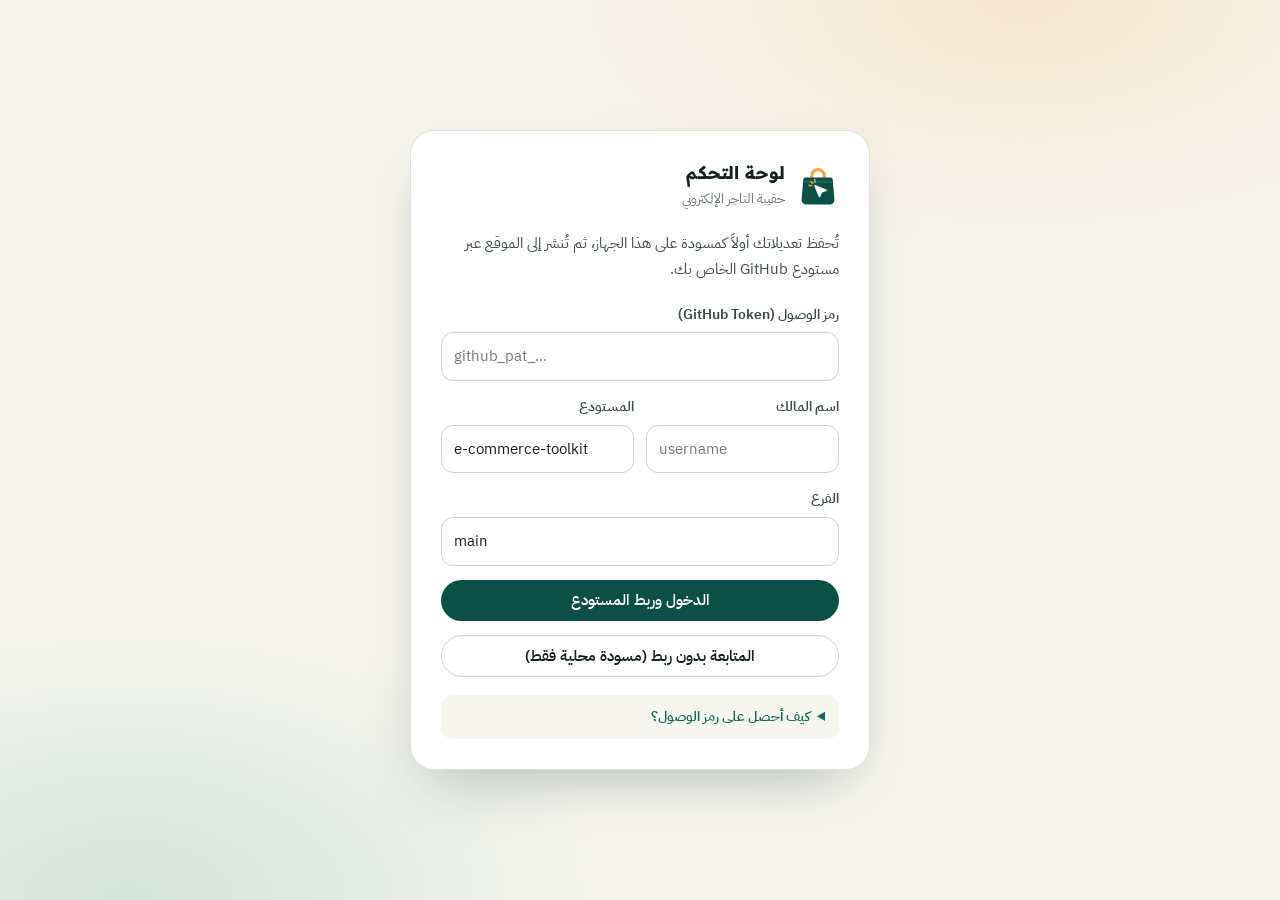
==== commit 6b80bfcc: "هوية فاتحة ثابتة، شعار جديد، وصورة معاينة الرابط - إلغاء الوضع الليلي التلقائي الذي كان يُظهر الموقع" ====
--- a/admin/index.html
+++ b/admin/index.html
@@ -6,6 +6,8 @@
   <meta name="robots" content="noindex, nofollow">
   <title>لوحة التحكم — حقيبة التاجر الإلكتروني</title>
   <link rel="icon" href="../favicon.svg" type="image/svg+xml">
+  <link rel="apple-touch-icon" href="../apple-touch-icon.png">
+  <meta name="color-scheme" content="only light">
   <link rel="preconnect" href="https://fonts.googleapis.com">
   <link rel="preconnect" href="https://fonts.gstatic.com" crossorigin>
   <link href="https://fonts.googleapis.com/css2?family=IBM+Plex+Sans+Arabic:wght@400;500;600;700&family=Readex+Pro:wght@500;600;700&display=swap" rel="stylesheet">
--- a/assets/css/site.css
+++ b/assets/css/site.css
@@ -34,24 +34,7 @@
   --font: "IBM Plex Sans Arabic", system-ui, -apple-system, "Segoe UI", Tahoma, sans-serif;
   --font-display: "Readex Pro", "IBM Plex Sans Arabic", system-ui, sans-serif;
   --wrap: 1200px;
-  --logo-accent: var(--accent);
-  --logo-ink: #fff;
-  color-scheme: light;
-}
-
-@media (prefers-color-scheme: dark) {
-  :root:not([data-theme="light"]) {
-    --bg: #0C1413; --bg-2: #111C1A; --surface: #15211F; --ink: #EAF1EF; --ink-2: #C3CFCC; --muted: #8E9C99;
-    --line: #22312E; --line-2: #2E403C; --brand-50: #10221F; --brand-100: #16302B; --accent-100: #2B2213;
-    --tile: #FFFFFF;
-    --shadow: 0 1px 2px rgba(0,0,0,.3), 0 8px 24px -12px rgba(0,0,0,.6);
-    color-scheme: dark;
-  }
-}
-:root[data-theme="dark"] {
-  --bg: #0C1413; --bg-2: #111C1A; --surface: #15211F; --ink: #EAF1EF; --ink-2: #C3CFCC; --muted: #8E9C99;
-  --line: #22312E; --line-2: #2E403C; --brand-50: #10221F; --brand-100: #16302B; --accent-100: #2B2213;
-  color-scheme: dark;
+  color-scheme: only light;
 }
 
 *, *::before, *::after { box-sizing: border-box; }
@@ -102,11 +85,12 @@
 .topbar.scrolled { border-bottom-color: var(--line); }
 .topbar-in { display: flex; align-items: center; gap: 24px; height: 72px; }
 .brand { display: flex; align-items: center; gap: 10px; flex: none; }
-.brand-mark { color: var(--brand-700); display: inline-flex; }
-.logo-mark { width: 40px; height: 40px; }
+.brand-mark { display: inline-flex; }
+.logo-mark { width: 42px; height: 42px; }
 .brand-text { display: flex; flex-direction: column; line-height: 1.2; }
-.brand-text strong { font-family: var(--font-display); font-size: 1.06rem; font-weight: 700; }
-.brand-text small { font-size: .7rem; color: var(--muted); letter-spacing: .06em; direction: ltr; text-align: right; }
+.brand-text strong { font-family: var(--font-display); font-size: 1.08rem; font-weight: 700; }
+.brand-text strong span { color: var(--brand-600); }
+.brand-text small { margin-top: 3px; font-size: .66rem; color: var(--muted); letter-spacing: .14em; text-transform: uppercase; direction: ltr; text-align: right; }
 .nav { display: flex; align-items: center; gap: 4px; margin-inline-start: 8px; }
 .nav a, .nav-btn { display: inline-flex; align-items: center; gap: 4px; padding: 8px 14px; border-radius: 999px; font-weight: 500; color: var(--ink-2); background: none; border: 0; font-size: .95rem; }
 .nav a:hover, .nav-btn:hover, .nav a.active, .nav-btn[aria-expanded="true"] { background: var(--surface); color: var(--ink); box-shadow: var(--shadow-sm); }
@@ -340,7 +324,8 @@
 
 /* ---------- التذييل ---------- */
 .footer { margin-top: 64px; background: var(--brand-900); color: rgba(255,255,255,.75); padding-block: 48px 28px; }
-.footer .brand-mark { color: #fff; }
+.footer .brand-mark { --logo-body: #fff; --logo-rim: #DCEFEA; --logo-cursor: var(--brand-800); }
+.footer .brand-text strong span { color: var(--accent); }
 .footer .brand-text small { color: rgba(255,255,255,.5); }
 .footer .brand-text strong { color: #fff; }
 .foot-grid { display: grid; grid-template-columns: 1.3fr 2fr; gap: 40px; }
@@ -383,7 +368,7 @@
 @media (max-width: 640px) {
   .wrap { padding-inline: 16px; }
   .topbar-in { height: 64px; gap: 12px; }
-  .logo-mark { width: 34px; height: 34px; }
+  .logo-mark { width: 36px; height: 36px; }
   .brand-text strong { font-size: .98rem; }
   .hide-sm { display: none; }
   .hero { padding-block: 32px 40px; }
--- a/assets/css/admin.css
+++ b/assets/css/admin.css
@@ -12,7 +12,6 @@
   radial-gradient(700px 400px at 10% 100%, color-mix(in srgb, var(--brand-500) 16%, transparent), transparent 70%), var(--bg); }
 .gate-card { width: 100%; max-width: 460px; background: var(--surface); border: 1px solid var(--line); border-radius: 24px; padding: 30px; box-shadow: var(--shadow-lg); }
 .gate-brand, .side-brand { display: flex; align-items: center; gap: 12px; }
-.gate-brand .brand-mark, .side-brand .brand-mark { color: var(--brand-700); }
 .gate-brand strong, .side-brand strong { display: block; font-family: var(--font-display); font-weight: 700; font-size: 1.1rem; line-height: 1.3; }
 .gate-brand small, .side-brand small { color: var(--muted); font-size: .8rem; }
 .gate-lead { color: var(--ink-2); margin: 18px 0 20px; font-size: .95rem; }
